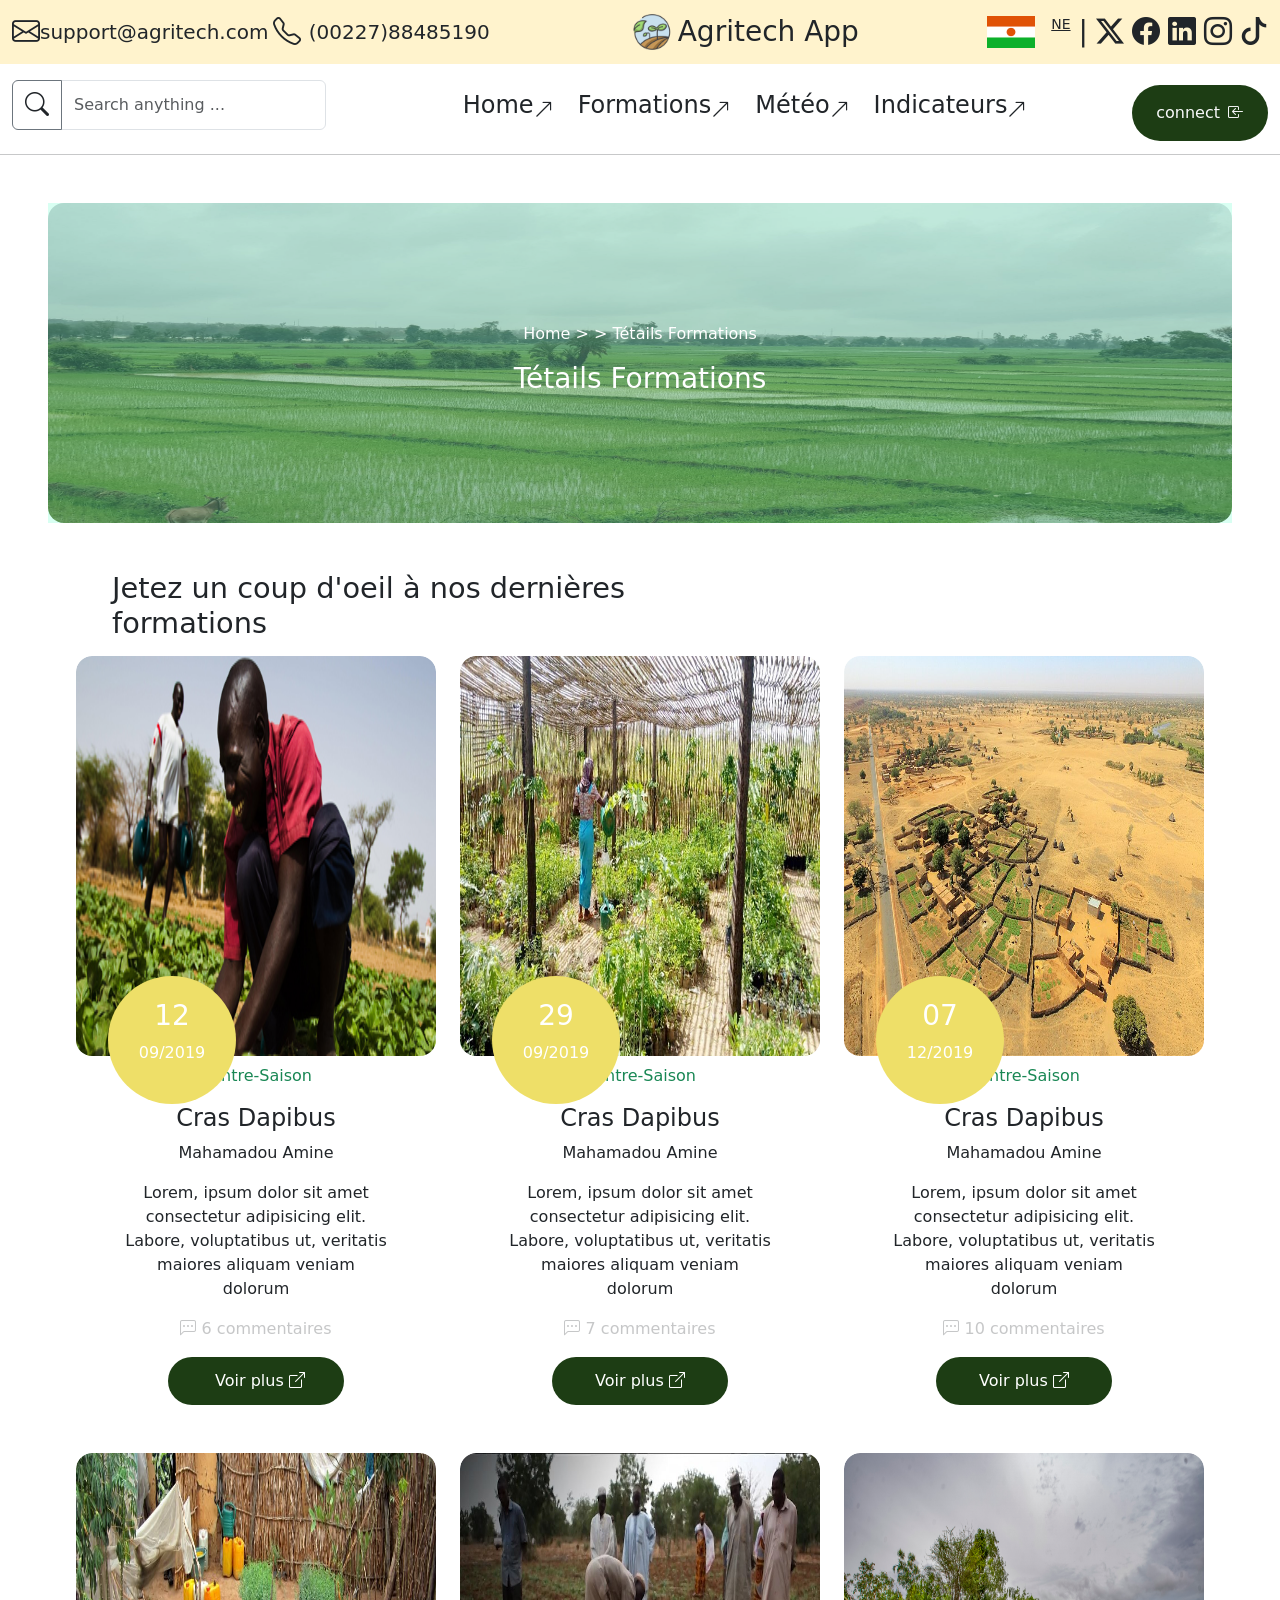
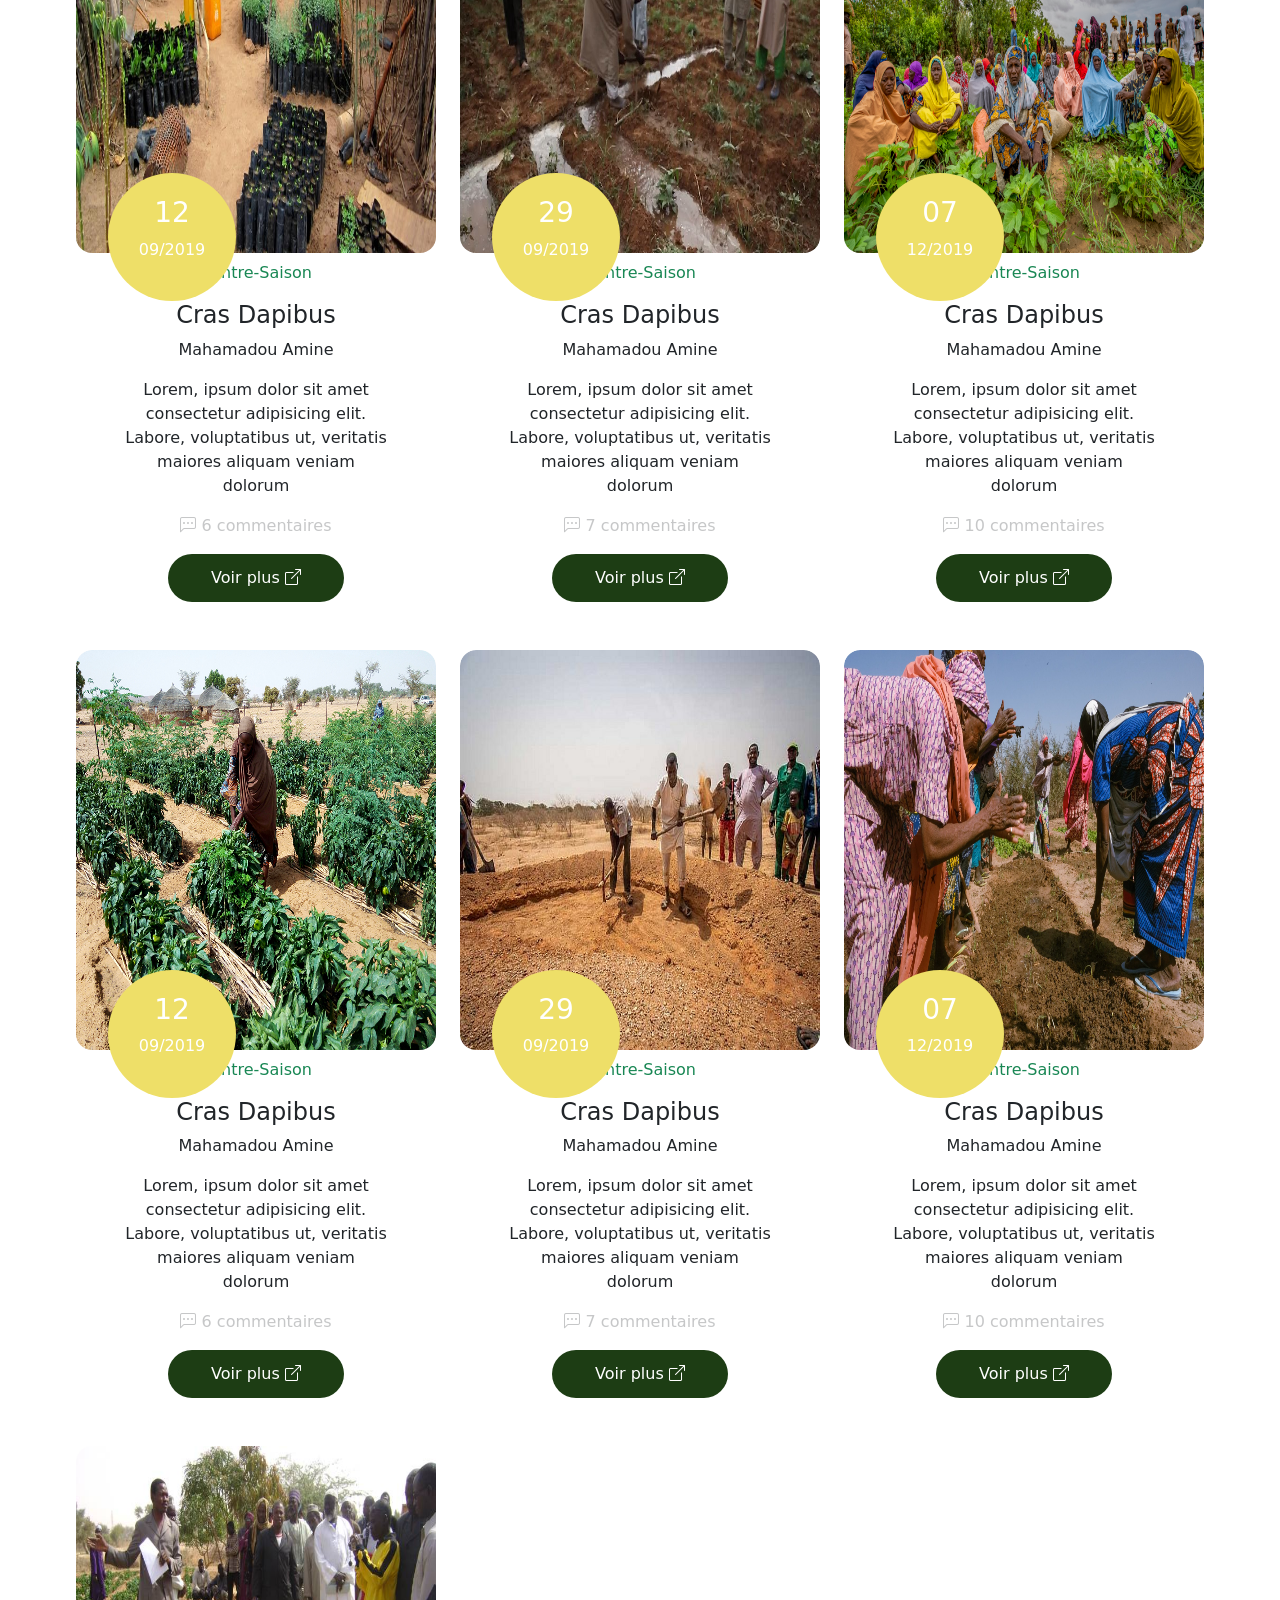
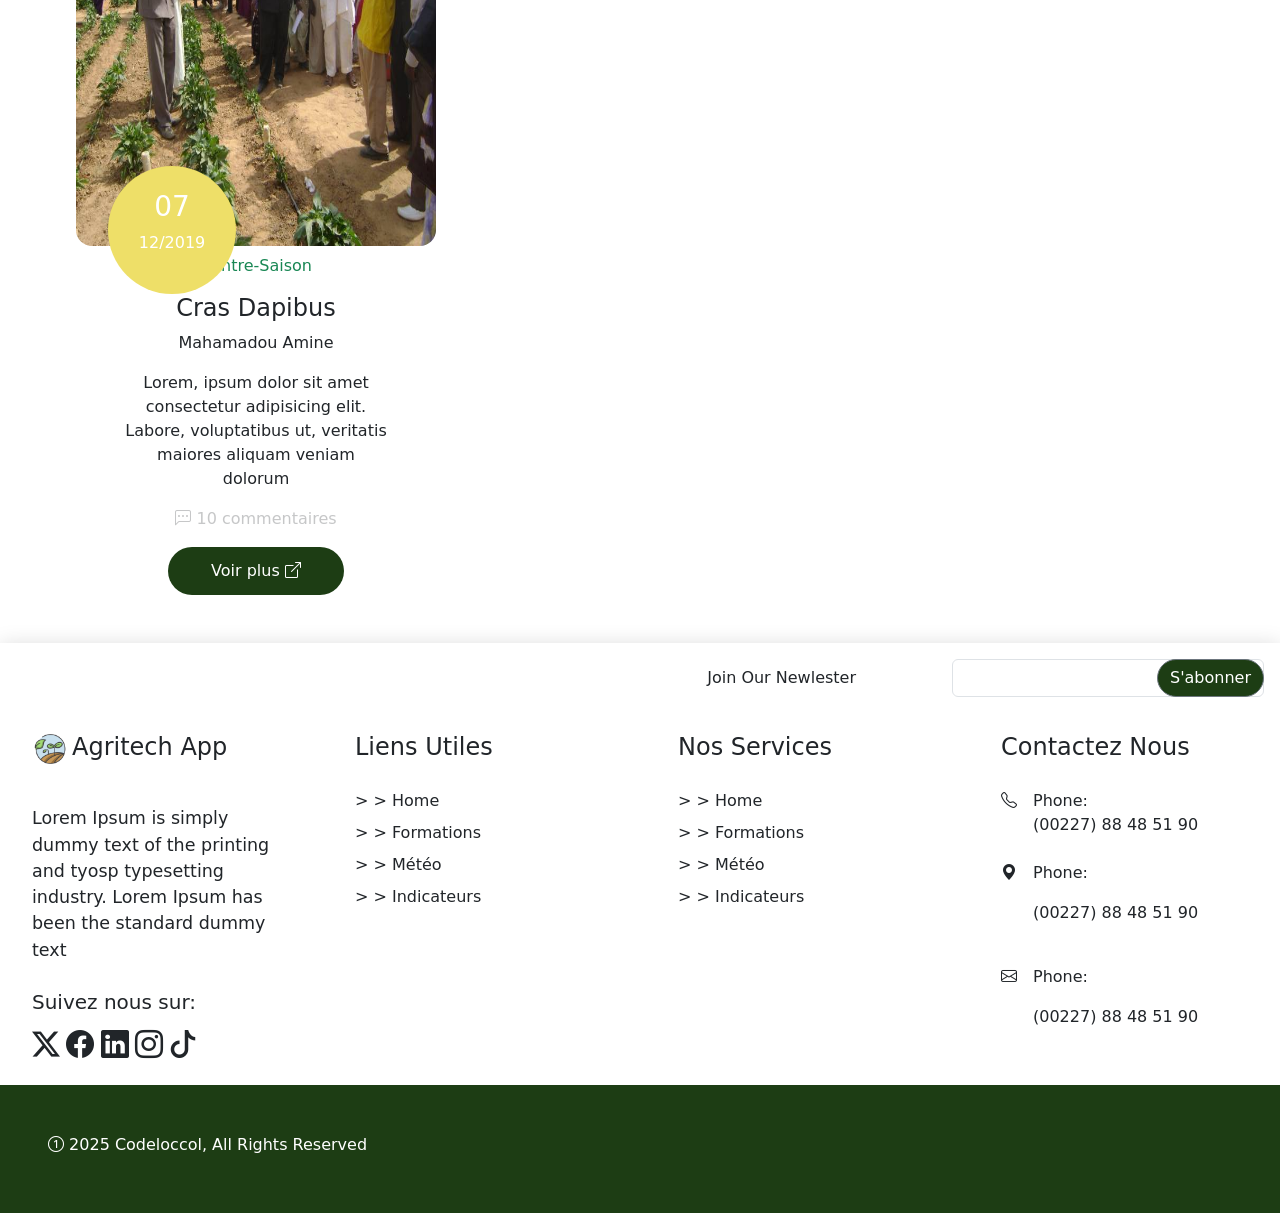
==== formations.html @ 40d9de6a "first commit" ====
<!DOCTYPE html>
<html class="" lang="en">

<head>
    <meta charset="UTF-8">
    <meta name="viewport" content="width=device-width, initial-scale=1.0">
    <link href="https://cdn.jsdelivr.net/npm/bootstrap@5.3.8/dist/css/bootstrap.min.css" rel="stylesheet">
    <link rel="stylesheet" href="https://cdn.jsdelivr.net/npm/bootstrap-icons@1.11.3/font/bootstrap-icons.min.css">
    <link rel="stylesheet" href="style.css">
    <title>Agritech-App</title>
</head>

<body class="overflow-x-hidden">
    <!-- Nav-1 -->
    <div class="">
        <nav class="navbar bg-warning-subtle position-fixed z-3 w-100">
            <div class="container-fluid d-flex justify-content-between">
                <form class="d-flex gap-3 d-none d-lg-flex" role="search">
                    <div class="col-6  d-flex align-items-center w-50" type="submit">
                        <i class="bi bi-envelope fs-3"></i>
                        <p class="m-0 fs-5">support@agritech.com</p>
                    </div>
                    <div class="col-6 gap-2 d-flex align-items-center w-50" type="submit">
                        <i class="bi bi-telephone fs-3"></i>
                        <p class="m-0 fs-5">(00227)88485190</p>
                    </div>
                </form>


                <div class="nav-item d-flex align-items-center
 justify-content-center">
                    <span class="" style="width: 3em;">
                        <img class="w-100" src="/outils/favico.png" alt="#"></i></span>
                    <a class="nav-link active fs-3" aria-current="page" href="#">Agritech App</a>
                </div>


                <div class="d-flex align-items-center gap-2 d-none d-md-flex">
                    <a href="https://www.diplomatie.gouv.fr/fr/dossiers-pays/niger/presentation-du-niger/" class="text-reset" target="_blank">
    <span class="d-flex align-items-center gap-3 justify-content-center" style="height: 2em;">
                        <img class="w-100 h-100" src="outils/Niger.png" alt="">
                        <p class="small">NE</p>
                    </span>
</a>
                    
                    <span class="fs-3">
                        |
                    </span>
                    <a href="https://twitter.com/" class="text-reset" target="_blank">
                        <span class=" d-flex align-items-center"><i class="bi bi-twitter-x fs-3"></i></span>
                    </a>
                    <a href="https://www.facebook.com/" class="text-reset" target="_blank">
                        <span class=" d-flex align-items-center"><i class="bi bi-facebook fs-3"></i></span>
                    </a>
                    <a href="https://www.linkedin.com/in/" class="text-reset" target="_blank">
                        <span class=" d-flex align-items-center"><i class="bi bi-linkedin fs-3"></i></span>
                    </a>
                    <a href="https://www.instagram.com/" class="text-reset" target="_blank">
                        <span class=" d-flex align-items-center"><i class="bi bi-instagram fs-3"></i></span>
                    </a>
                    <a href="https://www.tiktok.com/" class="text-reset" target="_blank">
                        <span class=" d-flex align-items-center"><i class="bi bi-tiktok fs-3"></i></span>
                    </a>
                </div>
                <button class="navbar-toggler d-flex d-md-none" type="button" data-bs-toggle="offcanvas"
                    data-bs-target="#offcanvasNavbar" aria-controls="offcanvasNavbar" aria-label="Toggle navigation">
                    <span class="navbar-toggler-icon"></span>
                </button>
            </div>
        </nav>
        <!-- Nav-2 -->

        <nav class="navbar  d-none d-md-flex" style="padding-top: 5em;">
            <div class="container-fluid d-flex justify-content-between">
                <!-- barre de recherche -->
                <div class="input-group mb-3 w-25 d-none d-lg-flex">
                    <button class="btn  border-secondary " type="button" id="button-addon1"><i
                            class="bi bi-search fs-4"></i></button>
                    <input type="text" class="form-control" placeholder="Search anything ..."
                        aria-label="Example text with button addon" aria-describedby="button-addon1">
                </div>
                <!-- Home -> Indicateurs -->


                <div class="d-flex justify-content-center">

                    <div class="d-flex justify-content-center">
                        <ul class="d-flex gap-4">
                            <li class="d-flex align-items-center
 justify-content-center  gapentre-parent">
                                <a class="nav-link active fs-4 " aria-current="page" href="index.html">Home</a>
                                <span class="d-flex align-items-end
 justify-content-center fs-5 gapentre" style="height: 38px;">
                                    <i class="bi bi-arrow-up-right"></i></span>
                            </li>
                            <li class="d-flex align-items-center
 justify-content-center  gapentre-parent">
                                <a class="nav-link active fs-4" aria-current="page" href="#">Formations</a>
                                <span class="d-flex align-items-end
 justify-content-center fs-5 gapentre" style="height: 38px;"><i class="bi bi-arrow-up-right"></i></span>
                            </li>
                            <li class="d-flex align-items-center
 justify-content-center  gapentre-parent">
                                <a class="nav-link active fs-4" href="#">Météo</a>
                                <span class="d-flex align-items-end
 justify-content-center fs-5 gapentre" style="height: 38px;">
                                    <i class="bi bi-arrow-up-right"></i></span>
                            </li>
                            <li class="d-flex align-items-center
 justify-content-center  gapentre-parent">
                                <a class="nav-link active fs-4" aria-disabled="true">Indicateurs</a>
                                <span class="d-flex align-items-end
 justify-content-center fs-5 gapentre" style="height: 38px;">
                                    <i class="bi bi-arrow-up-right"></i></span>
                            </li>
                        </ul>
                    </div>
                </div>


                <div class="d-flex align-items-center justify-content-center px-4 py-3 verte gap-2"
                    style="border-radius: 50em;">
                    <span class="active d-flex align-items-center justify-content-center">
                        <a aria-current="page" href="login.html" class="text-decoration-none text-light">connect</a>
                    </span>
                    <span class="d-flex align-items-center
 justify-content-cente text-light">
                        <i class="bi bi-box-arrow-in-left"></i>
                    </span>
                </div>

            </div>
        </nav>
        <hr class="m-0 mb-5">
    </div>

    <!-- contenu du sidbarre -->

    <div class="offcanvas offcanvas-start" tabindex="-1" id="offcanvasNavbar" aria-labelledby="offcanvasNavbarLabel">
        <div class="offcanvas-header">
            <div class="d-flex align-items-center
 justify-content-center">
                <span class="" style="width: 3em;">
                    <img class="w-100" src="/outils/favico.png" alt="#"></i></span>
                <a class="nav-link active fs-3" aria-current="page" href="#">Agritech Menu</a>
            </div>
            <button type="button" class="btn-close" data-bs-dismiss="offcanvas" aria-label="Close"></button>
        </div>
        <div class="w-100 d-flex justify-content-center">
            <a href="login.html">
                <button class="btn btn-outline-secondary rounded-5 bg-success text-white " type="button"
                id="button-addon1">Connect <i class="bi bi-box-arrow-in-left ps-2"></i></button>
            </a>
        </div>
        <hr>
        <div class="ps-3">
            <ul class="navbar-nav justify-content-end flex-grow-1 pe-3">
                <li class="nav-item">
                    <a class="nav-link active" aria-current="page" href="#">Home <i
                            class="bi bi-arrow-up-right"></i></a>
                </li>
                <li class="nav-item">
                    <a class="nav-link" href="#">Blogs <i class="bi bi-arrow-up-right"></i></a>
                </li>
                <li class="nav-item">
                    <a class="nav-link" href="#">Météo <i class="bi bi-arrow-up-right"></i></a>
                </li>
                <li class="nav-item">
                    <a class="nav-link" href="#">Indicateurs <i class="bi bi-arrow-up-right"></i></a>
                </li>
            </ul>
        </div>
        <hr>
        <div class="d-flex  justify-content-center flex-column w-100 mt-3">
            <p class="d-flex  justify-content-center">Socials Links</p>
            <div class="d-flex justify-content-center align-items-center gap-2 mt-3">
                <span class="d-flex align-items-center gap-3 justify-content-center" style="height: 2em;">
                    <img class="w-100 h-100" src="outils/Niger.png" alt="">
                    <p class="small">NE</p>
                </span>
                <span class="fs-3">
                    |
                </span>
                <span class=" d-flex align-items-center"><i class="bi bi-twitter-x fs-3"></i></span>
                <span class=" d-flex align-items-center"><i class="bi bi-facebook fs-3"></i></span>
                <span class=" d-flex align-items-center"><i class="bi bi-linkedin fs-3"></i></span>
                <span class=" d-flex align-items-center"><i class="bi bi-instagram fs-3"></i></span>
                <span class=" d-flex align-items-center"><i class="bi bi-tiktok fs-3"></i></span>
            </div>
            <div class="d-flex justify-content-center mt-5" type="submit">
                <i class="bi bi-envelope fs-3"></i>
                <p class="m-0">support@agritech.com</p>
            </div>
            <div class="d-flex justify-content-center mt-4" type="submit">
                <i class="bi bi-telephone fs-3"></i>
                <p class="m-0">(00227)88485190</p>
            </div>
        </div>
    </div>

    <!-- Contenu principal -->
    <div>
        <div class="card border-0 m-5">
            <div class="d-flex justify-content-center">
                <img src="outils/Home Carroussel.jpg" class="rounded-4" style="height: 20em; width: 100%;" alt="...">
            </div>
            <div class="position-absolute w-100 h-100 top-0 left-0" style="background-color: rgba(127, 255, 212, 0.3);">
                <div class="card-img-overlay d-flex justify-content-center align-items-center flex-column text-white ">
                <p>Home > > Tétails Formations</p>
                <h5 class="card-title fs-3">Tétails Formations</h5>
            </div>
            </div>
        </div>
        <div class="" style="margin-left: 4em; margin-right: 4em;">
            <div class="w-50 mb-3">
                <h4 class="ps-5 m-0"><big>Jetez un coup d'oeil à nos dernières formations</big></h4>
            </div>
            <div class="row w-100 d-flex justify-content-center m-0 ">
                <div class="col-12 col-lg-4 teste-parent">
                    <div class="rounded-4 pb-0" style="height: 100%;">
                        <div>
                            <div class="position-relative rounded-4">
                                <div class="overflow-hidden rounded-4"><img class="w-100 rounded-4 mb-2 teste" src="outils/Blog-img-1.jpg" style="height: 25em;"
                                    alt="#"></div>
                                <div class="rounded-circle d-flex justify-content-center flex-column align-items-center text-white   position-absolute"
                                    style="top: 20em; left: 2em; width: 8em; height: 8em; background-color: #EEDF68;">
                                    <h3>12</h3>
                                    <p>09/2019</p>
                                </div>
                            </div>
                        </div>
                        <div class="d-flex justify-content-center px-4">
                            <span class="text-success">
                                <p>Contre-Saison</p>
                            </span>
                        </div>
                        <span class="align-items-center d-flex justify-content-center flex-column m-5 mt-0">
                            <h4>Cras Dapibus</h4>
                            <p>Mahamadou Amine</p>
                            <p class="text-center">Lorem, ipsum dolor sit amet consectetur adipisicing elit. Labore,
                                voluptatibus ut,
                                veritatis
                                maiores aliquam veniam dolorum</p>
                            <p class="opacity-25"><i class="bi bi-chat-left-dots"></i> 6 commentaires</p>
                            <span
                                class="d-flex justify-content-center align-items-center text-white verte btn-hover rounded-pill gap-2 px-3"
                                style="width: 11em; height: 3em;">
                                <a href="Voir-plus.html" class="text-decoration-none text-reset"><a href="Voir-plus.html" class="text-decoration-none text-reset"><p class="m-0 text-center gap-2">Voir plus <i class="bi bi-box-arrow-up-right"></i></p></a></a>
                            </span>
                        </span>
                    </div>
                </div>
                <div class="col-12 col-lg-4 teste-parent">
                    <div class="rounded-4 pb-0" style="height: 100%;">
                        <div>
                            <div class=" position-relative">
                                <div class="overflow-hidden rounded-4">
                                <img class="w-100 rounded-4 mb-2 teste" src="outils/Blog-img-9.jpg" style="height: 25em;"
                                    alt="#">
                                    </div>
                                <div class="rounded-circle d-flex justify-content-center flex-column align-items-center text-white   position-absolute"
                                    style="top: 20em; left: 2em; width: 8em; height: 8em; background-color: #EEDF68;">
                                    <h3>29</h3>
                                    <p>09/2019</p>
                                </div>
                            </div>
                        </div>
                        <div class="d-flex justify-content-center px-4">
                            <span class="text-success">
                                <p>Contre-Saison</p>
                            </span>
                        </div>
                        <span class="align-items-center d-flex justify-content-center flex-column m-5 mt-0">
                            <h4>Cras Dapibus</h4>
                            <p>Mahamadou Amine</p>
                            <p class="text-center">Lorem, ipsum dolor sit amet consectetur adipisicing elit. Labore,
                                voluptatibus ut,
                                veritatis
                                maiores aliquam veniam dolorum</p>
                            <p class="opacity-25"><i class="bi bi-chat-left-dots"></i> 7 commentaires</p>
                            <span
                                class="d-flex justify-content-center align-items-center text-white verte btn-hover rounded-pill gap-2 px-3"
                                style="width: 11em; height: 3em;">
                                <a href="Voir-plus.html" class="text-decoration-none text-reset"><p class="m-0 text-center gap-2">Voir plus <i class="bi bi-box-arrow-up-right"></i></p></a>
                            </span>
                        </span>
                    </div>
                </div>
                <div class="col-12 col-lg-4 teste-parent">
                    <div class="rounded-4 pb-0" style="height: 100%;">
                        <div>
                            <div class=" position-relative">
                                <div class="overflow-hidden rounded-4">
                                <img class="w-100 rounded-4 mb-2 teste" src="outils/Blog-img-4.jpg" style="height: 25em;"
                                    alt="#">
                                    </div>
                                <div class="rounded-circle d-flex justify-content-center flex-column align-items-center text-white   position-absolute"
                                    style="top: 20em; left: 2em; width: 8em; height: 8em; background-color: #EEDF68;">
                                    <h3>07</h3>
                                    <p>12/2019</p>
                                </div>
                            </div>
                        </div>
                        <div class="d-flex justify-content-center px-4">
                            <span class="text-success">
                                <p>Contre-Saison</p>
                            </span>
                        </div>
                        <span class="align-items-center d-flex justify-content-center flex-column m-5 mt-0">
                            <h4>Cras Dapibus</h4>
                            <p>Mahamadou Amine</p>
                            <p class="text-center">Lorem, ipsum dolor sit amet consectetur adipisicing elit. Labore,
                                voluptatibus ut,
                                veritatis
                                maiores aliquam veniam dolorum</p>
                            <p class="opacity-25"><i class="bi bi-chat-left-dots"></i> 10 commentaires</p>
                            <span
                                class="d-flex justify-content-center align-items-center text-white verte btn-hover rounded-pill gap-2 px-3"
                                style="width: 11em; height: 3em;">
                                <a href="Voir-plus.html" class="text-decoration-none text-reset"><p class="m-0 text-center gap-2">Voir plus <i class="bi bi-box-arrow-up-right"></i></p></a>
                            </span>
                        </span>
                    </div>
                </div>
            </div>
            <div class="row w-100 d-flex justify-content-center m-0 ">
                <div class="col-12 col-lg-4 teste-parent">
                    <div class="rounded-4 pb-0" style="height: 100%;">
                        <div>
                            <div class=" position-relative">
                                <div class="overflow-hidden rounded-4">
                                <img class="w-100 rounded-4 mb-2 teste" src="outils/Blog-img-10.jpg" style="height: 25em;"
                                    alt="#">
                                    </div>
                                <div class="rounded-circle d-flex justify-content-center flex-column align-items-center text-white   position-absolute"
                                    style="top: 20em; left: 2em; width: 8em; height: 8em; background-color: #EEDF68;">
                                    <h3>12</h3>
                                    <p>09/2019</p>
                                </div>
                            </div>
                        </div>
                        <div class="d-flex justify-content-center px-4">
                            <span class="text-success">
                                <p>Contre-Saison</p>
                            </span>
                        </div>
                        <span class="align-items-center d-flex justify-content-center flex-column m-5 mt-0">
                            <h4>Cras Dapibus</h4>
                            <p>Mahamadou Amine</p>
                            <p class="text-center">Lorem, ipsum dolor sit amet consectetur adipisicing elit. Labore,
                                voluptatibus ut,
                                veritatis
                                maiores aliquam veniam dolorum</p>
                            <p class="opacity-25"><i class="bi bi-chat-left-dots"></i> 6 commentaires</p>
                            <span
                                class="d-flex justify-content-center align-items-center text-white verte btn-hover rounded-pill gap-2 px-3"
                                style="width: 11em; height: 3em;">
                                <a href="Voir-plus.html" class="text-decoration-none text-reset"><p class="m-0 text-center gap-2">Voir plus <i class="bi bi-box-arrow-up-right"></i></p></a>
                            </span>
                        </span>
                    </div>
                </div>
                <div class="col-12 col-lg-4 teste-parent">
                    <div class="rounded-4 pb-0" style="height: 100%;">
                        <div>
                            <div class=" position-relative">
                                <div class="overflow-hidden rounded-4">
                                <img class="w-100 rounded-4 mb-2 teste" src="outils/Blog-img-2.jpg" style="height: 25em;"
                                    alt="#">
                                    </div>
                                <div class="rounded-circle d-flex justify-content-center flex-column align-items-center text-white   position-absolute"
                                    style="top: 20em; left: 2em; width: 8em; height: 8em; background-color: #EEDF68;">
                                    <h3>29</h3>
                                    <p>09/2019</p>
                                </div>
                            </div>
                        </div>
                        <div class="d-flex justify-content-center px-4">
                            <span class="text-success">
                                <p>Contre-Saison</p>
                            </span>
                        </div>
                        <span class="align-items-center d-flex justify-content-center flex-column m-5 mt-0">
                            <h4>Cras Dapibus</h4>
                            <p>Mahamadou Amine</p>
                            <p class="text-center">Lorem, ipsum dolor sit amet consectetur adipisicing elit. Labore,
                                voluptatibus ut,
                                veritatis
                                maiores aliquam veniam dolorum</p>
                            <p class="opacity-25"><i class="bi bi-chat-left-dots"></i> 7 commentaires</p>
                            <span
                                class="d-flex justify-content-center align-items-center text-white verte btn-hover rounded-pill gap-2 px-3"
                                style="width: 11em; height: 3em;">
                                <a href="Voir-plus.html" class="text-decoration-none text-reset"><p class="m-0 text-center gap-2">Voir plus <i class="bi bi-box-arrow-up-right"></i></p></a>
                            </span>
                        </span>
                    </div>
                </div>
                <div class="col-12 col-lg-4 teste-parent">
                    <div class="rounded-4 pb-0" style="height: 100%;">
                        <div>
                            <div class=" position-relative">
                                <div class="overflow-hidden rounded-4">
                                <img class="w-100 rounded-4 mb-2 teste" src="outils/Blog-img-3.jpg" style="height: 25em;"
                                    alt="#">
                                    </div>
                                <div class="rounded-circle d-flex justify-content-center flex-column align-items-center text-white   position-absolute"
                                    style="top: 20em; left: 2em; width: 8em; height: 8em; background-color: #EEDF68;">
                                    <h3>07</h3>
                                    <p>12/2019</p>
                                </div>
                            </div>
                        </div>
                        <div class="d-flex justify-content-center px-4">
                            <span class="text-success">
                                <p>Contre-Saison</p>
                            </span>
                        </div>
                        <span class="align-items-center d-flex justify-content-center flex-column m-5 mt-0">
                            <h4>Cras Dapibus</h4>
                            <p>Mahamadou Amine</p>
                            <p class="text-center">Lorem, ipsum dolor sit amet consectetur adipisicing elit. Labore,
                                voluptatibus ut,
                                veritatis
                                maiores aliquam veniam dolorum</p>
                            <p class="opacity-25"><i class="bi bi-chat-left-dots"></i> 10 commentaires</p>
                            <span
                                class="d-flex justify-content-center align-items-center text-white verte btn-hover rounded-pill gap-2 px-3"
                                style="width: 11em; height: 3em;">
                                <a href="Voir-plus.html" class="text-decoration-none text-reset"><p class="m-0 text-center gap-2">Voir plus <i class="bi bi-box-arrow-up-right"></i></p></a>
                            </span>
                        </span>
                    </div>
                </div>
            </div>
            <div class="row w-100 d-flex justify-content-center m-0 ">
                <div class="col-12 col-lg-4 teste-parent">
                    <div class="rounded-4 pb-0" style="height: 100%;">
                        <div>
                            <div class=" position-relative">
                                <div class="overflow-hidden rounded-4">
                                <img class="w-100 rounded-4 mb-2 teste" src="outils/Blog-img-7.jpg" style="height: 25em;"
                                    alt="#">
                                    </div>
                                <div class="rounded-circle d-flex justify-content-center flex-column align-items-center text-white   position-absolute"
                                    style="top: 20em; left: 2em; width: 8em; height: 8em; background-color: #EEDF68;">
                                    <h3>12</h3>
                                    <p>09/2019</p>
                                </div>
                            </div>
                        </div>
                        <div class="d-flex justify-content-center px-4">
                            <span class="text-success">
                                <p>Contre-Saison</p>
                            </span>
                        </div>
                        <span class="align-items-center d-flex justify-content-center flex-column m-5 mt-0">
                            <h4>Cras Dapibus</h4>
                            <p>Mahamadou Amine</p>
                            <p class="text-center">Lorem, ipsum dolor sit amet consectetur adipisicing elit. Labore,
                                voluptatibus ut,
                                veritatis
                                maiores aliquam veniam dolorum</p>
                            <p class="opacity-25"><i class="bi bi-chat-left-dots"></i> 6 commentaires</p>
                            <span
                                class="d-flex justify-content-center align-items-center text-white verte btn-hover rounded-pill gap-2 px-3"
                                style="width: 11em; height: 3em;">
                                <a href="Voir-plus.html" class="text-decoration-none text-reset"><p class="m-0 text-center gap-2">Voir plus <i class="bi bi-box-arrow-up-right"></i></p></a>
                            </span>
                        </span>
                    </div>
                </div>
                <div class="col-12 col-lg-4 teste-parent">
                    <div class="overflow-hidden rounded-4">
                    <div class="rounded-4 pb-0" style="height: 100%;">
                        <div>
                            </div>
                            <div class=" position-relative">
                                <img class="w-100 rounded-4 mb-2 teste" src="outils/Blog-img-8.jpg" style="height: 25em;"
                                    alt="#">
                                <div class="rounded-circle d-flex justify-content-center flex-column align-items-center text-white   position-absolute"
                                    style="top: 20em; left: 2em; width: 8em; height: 8em; background-color: #EEDF68;">
                                    <h3>29</h3>
                                    <p>09/2019</p>
                                </div>
                            </div>
                        </div>
                        <div class="d-flex justify-content-center px-4">
                            <span class="text-success">
                                <p>Contre-Saison</p>
                            </span>
                        </div>
                        <span class="align-items-center d-flex justify-content-center flex-column m-5 mt-0">
                            <h4>Cras Dapibus</h4>
                            <p>Mahamadou Amine</p>
                            <p class="text-center">Lorem, ipsum dolor sit amet consectetur adipisicing elit. Labore,
                                voluptatibus ut,
                                veritatis
                                maiores aliquam veniam dolorum</p>
                            <p class="opacity-25"><i class="bi bi-chat-left-dots"></i> 7 commentaires</p>
                            <span
                                class="d-flex justify-content-center align-items-center text-white verte btn-hover rounded-pill gap-2 px-3"
                                style="width: 11em; height: 3em;">
                                <a href="Voir-plus.html" class="text-decoration-none text-reset"><p class="m-0 text-center gap-2">Voir plus <i class="bi bi-box-arrow-up-right"></i></p></a>
                            </span>
                        </span>
                    </div>
                </div>
                <div class="col-12 col-lg-4 teste-parent">
                    <div class="rounded-4 pb-0" style="height: 100%;">
                        <div>
                            <div class=" position-relative">
                                <div class="overflow-hidden rounded-4">
                                <img class="w-100 rounded-4 mb-2 teste" src="outils/Blog-img-6.jpg" style="height: 25em;"
                                    alt="#">
                                    </div>
                                <div class="rounded-circle d-flex justify-content-center flex-column align-items-center text-white   position-absolute"
                                    style="top: 20em; left: 2em; width: 8em; height: 8em; background-color: #EEDF68;">
                                    <h3>07</h3>
                                    <p>12/2019</p>
                                </div>
                            </div>
                        </div>
                        <div class="d-flex justify-content-center px-4">
                            <span class="text-success">
                                <p>Contre-Saison</p>
                            </span>
                        </div>
                        <span class="align-items-center d-flex justify-content-center flex-column m-5 mt-0">
                            <h4>Cras Dapibus</h4>
                            <p>Mahamadou Amine</p>
                            <p class="text-center">Lorem, ipsum dolor sit amet consectetur adipisicing elit. Labore,
                                voluptatibus ut,
                                veritatis
                                maiores aliquam veniam dolorum</p>
                            <p class="opacity-25"><i class="bi bi-chat-left-dots"></i> 10 commentaires</p>
                            <span
                                class="d-flex justify-content-center align-items-center text-white verte btn-hover rounded-pill gap-2 px-3"
                                style="width: 11em; height: 3em;">
                                <a href="Voir-plus.html" class="text-decoration-none text-reset"><p class="m-0 text-center gap-2">Voir plus <i class="bi bi-box-arrow-up-right"></i></p></a>
                            </span>
                        </span>
                    </div>
                </div>
            </div>
            <div class="row m-0 ">
                <div class="col-12 col-lg-4 teste-parent">
                    <div class="rounded-4 pb-0" style="height: 100%;">
                        <div>
                            <div class=" position-relative">
                                <div class="overflow-hidden rounded-4">
                                <img class="w-100 rounded-4 mb-2 teste" src="outils/Blog-img-5.jpg" style="height: 25em;"
                                    alt="#">
                                    </div>
                                <div class="rounded-circle d-flex justify-content-center flex-column align-items-center text-white   position-absolute"
                                    style="top: 20em; left: 2em; width: 8em; height: 8em; background-color: #EEDF68;">
                                    <h3>07</h3>
                                    <p>12/2019</p>
                                </div>
                            </div>
                        </div>
                        <div class="d-flex justify-content-center px-4">
                            <span class="text-success">
                                <p>Contre-Saison</p>
                            </span>
                        </div>
                        <span class="align-items-center d-flex justify-content-center flex-column m-5 mt-0">
                            <h4>Cras Dapibus</h4>
                            <p>Mahamadou Amine</p>
                            <p class="text-center">Lorem, ipsum dolor sit amet consectetur adipisicing elit. Labore,
                                voluptatibus ut,
                                veritatis
                                maiores aliquam veniam dolorum</p>
                            <p class="opacity-25"><i class="bi bi-chat-left-dots"></i> 10 commentaires</p>
                            <span
                                class="d-flex justify-content-center align-items-center text-white verte btn-hover rounded-pill gap-2 px-3"
                                style="width: 11em; height: 3em;">
                                <a href="Voir-plus.html" class="text-decoration-none text-reset"><p class="m-0 text-center gap-2">Voir plus <i class="bi bi-box-arrow-up-right"></i></p></a>
                            </span>
                        </span>
                    </div>
                </div>
            </div>
        </div>
    </div>
    </div>
    <!-- footer -->

    <footer class="" style="box-shadow: 0 2px 20px rgba(0, 0, 0, 0.15);
">
        <div class="">
            <div class="bg-white w-100 ">
                <div class="card rounded-0 border-0">
                    <div class="card-body d-flex gap-5 justify-content-end align-items-center">
                        <div class="me-5">
                            <p class="w-100 text-align-center">Join Our Newlester</p>
                        </div>
                        <div class=" mb-3 d-flex justify-content-end w-25">
                            <input type="text" class="form-control " placeholder=""
                                aria-label="Example text with button addon" aria-describedby="button-addon1">
                            <button class="btn btn-outline-secondary rounded-5 position-absolute verte text-white"
                                type="button" id="button-addon1">S'abonner</button>
                        </div>
                    </div>
                </div>
                <div class="row me-0" style="margin-right: 0;">
                    <span class="col-12 h-100 col-lg-3 col-sm-6">
                        <ul class="fs-5 " style="list-style: none;">
                            <li class="d-flex">
                                <span class="" style="height: 2em; width: 2em;">
                                    <img class="w-100" src="/outils/favico.png" alt="#"></i>
                                </span>
                                <p class="fs-4">Agritech App</p>
                            </li>
                            <li class="mt-4 d-flex gap-2">
                                <p class="m-0 small">Lorem Ipsum is simply dummy text of the printing and tyosp
                                    typesetting
                                    industry.
                                    Lorem Ipsum has been the standard dummy text</p>
                            </li>
                            <li class="mt-4 d-flex gap-2">
                                <span class="">
                                    <p class="m-0 pb-2">Suivez nous sur:</p>
                                    <a href="https://twitter.com/" class="text-reset text-decoration-none" target="_blank">
                                        <span class="align-items-center"><i
                                                class="bi bi-twitter-x fs-3"></i></span>
                                    </a>
                                    <a href="https://www.facebook.com/" class="text-reset text-decoration-none" target="_blank">
                                        <span class="align-items-center"><i
                                                class="bi bi-facebook fs-3"></i></span>
                                    </a>
                                    <a href="https://www.linkedin.com/in/" class="text-reset text-decoration-none" target="_blank">
                                        <span class="align-items-center"><i
                                                class="bi bi-linkedin fs-3"></i></span>
                                    </a>
                                    <a href="https://www.instagram.com/" class="text-reset text-decoration-none" target="_blank">
                                        <span class="align-items-center"><i
                                                class="bi bi-instagram fs-3"></i></span>
                                    </a>
                                    <a href="https://www.tiktok.com/" class="text-reset text-decoration-none" target="_blank">
                                        <span class="align-items-center"><i
                                                class="bi bi-tiktok fs-3"></i></span>
                                    </a>
                                </span>
                            </li>
                        </ul>
                    </span>
                    <span class="col-12 h-100 col-lg-3 col-sm-6 pb-0">
                        <ul class=" " style="list-style: none;">
                            <li class="fs-4">Liens Utiles</li>
                            <li class="mt-4">> > Home </li>
                            <li class="mt-2">> > Formations </li>
                            <li class="mt-2">> > Météo </li>
                            <li class="mt-2">> > Indicateurs </li>
                        </ul>
                    </span>
                    <span class="col-12 h-100 col-lg-3 col-sm-6">
                        <ul class=" " style="list-style: none;">
                            <li class="fs-4">Nos Services</li>
                            <li class="mt-4">> > Home </li>
                            <li class="mt-2">> > Formations </li>
                            <li class="mt-2">> > Météo </li>
                            <li class="mt-2">> > Indicateurs </li>
                        </ul>
                    </span>
                    <span class="col-12 h-100 pb-4 col-lg-3 col-sm-6">
                        <ul class="" style="list-style: none;">
                            <li class="fs-4">Contactez Nous</li>
                            <li class="mt-4 d-flex gap-2">
                                <i class="bi bi-telephone "></i>
                                <span class="ps-2">
                                    <p class="m-0">Phone:</p>
                                    <p class="m-0">(00227) 88 48 51 90</p>
                                </span>
                            </li>
                            <li class="mt-4 d-flex gap-2">
                                <i class="bi bi-geo-alt-fill "></i>
                                <span class="ps-2">
                                    <p class="">Phone:</p>
                                    <p class="">(00227) 88 48 51 90</p>
                                </span>
                            </li>
                            <li class="mt-4 d-flex gap-2">
                                <i class="bi bi-envelope "></i>
                                <span class="ps-2">
                                    <p class="">Phone:</p>
                                    <p class="">(00227) 88 48 51 90</p>
                                </span>
                            </li>
                        </ul>
                    </span>
                </div>
            </div>
            <div class="verte footer-bottom text-white" style="height: 8em;">
                <p class="  pt-5 ps-5"><span><i class="bi bi-1-circle"></i></span> 2025 Codeloccol, All Rights
                    Reserved</p>
            </div>
        </div>
    </footer>

    <script src="https://cdn.jsdelivr.net/npm/bootstrap@5.3.8/dist/js/bootstrap.bundle.min.js"></script>
</body>

</html>
---- style.css ----
.gapentre-parent:hover > .gapentre
{
    transform: translateX(1em);
    transition: ease 0.9s !important;
}


.bg-image {
    background-image: url("outils/Home\ Carroussel.jpg");
    background-size: cover;
    /* l'image couvre tout */
    background-position: center;
    /* centrer l'image */
    background-repeat: no-repeat;
    width: 100%;
    height: 300px;
    /* obligatoire si le div est vide */
}

.jaune {
    background-color: #EEDF68;
}

.verte {
    background-color: #1D3D14;
}

.flex-support {
    overflow: hidden;
}

.flex-hover {
    height: 8em;
    transition: all 0.8s ease;
    overflow: hidden;
    position: absolute;
    top: 14em !important; /* position de départ */
}

.flex-support:hover .flex-hover {
    height: 15em;
    top: 7em !important; /* monte vers le haut */
}

/* contenu caché */
.hidden {
    visibility: hidden;
    opacity: 0;
    transition: opacity 0.5s ease 0.3s;
    transform: scale(0.9);
}

.flex-support:hover .flex-hover .hidden {
    visibility: visible !important;
    opacity: 1;
    transform: scale(1);
}


.verte-hover:hover {
    background-color: #1C905F;

}

.text-vert:hover {
    color: white;
}

.text-vert {
    color: #1C905F;
}

/* animation image */

.img-animation:hover 
{
    transition: ease 1s transform ;
    transform: scale(1.2) rotate(4deg);
}

/* footer */

.footer-bottom:hover
{
    background-color: #198754;
}

.teste-parent:hover .teste 
{
    transform: scale(1.04);
    transition: ease 0.6s;
    opacity: 0.8;
}
.teste
{
    overflow: hidden;
}

.btn-hover:hover
{
    background-color: #246431;
}
body{
    background-color: #FFFFFF;
}


@media (max-width: 1440px) {
    .top-shut
    {
        margin-top: 25% !important;
    }
}
@media (max-width: 1024px) {
    .top-shut
    {
        margin-top: 35% !important;
    }
}
@media (max-width: 768px) {
    .top-shut
    {
        margin-top: 18% !important;
    }
    .top10
    {
        margin-top: 2em;
    }
    .marg-100
    {
        width: 100% !important;
    }
}

@media (max-width: 425px) {
    .taille
    {
        width: 98% !important;
    }

    .top-shut {
        margin-top: 44em !important;
    }
    .plus-100
    {
        width: 100% !important;
    }

    .www {
        width: 100% !important;
    } 
}
@media (max-width: 375px) {
    .wayyy
    {
        display: block !important;
    }
    .margin-gauche
    {
        margin-left: 6em;
    }
    
}
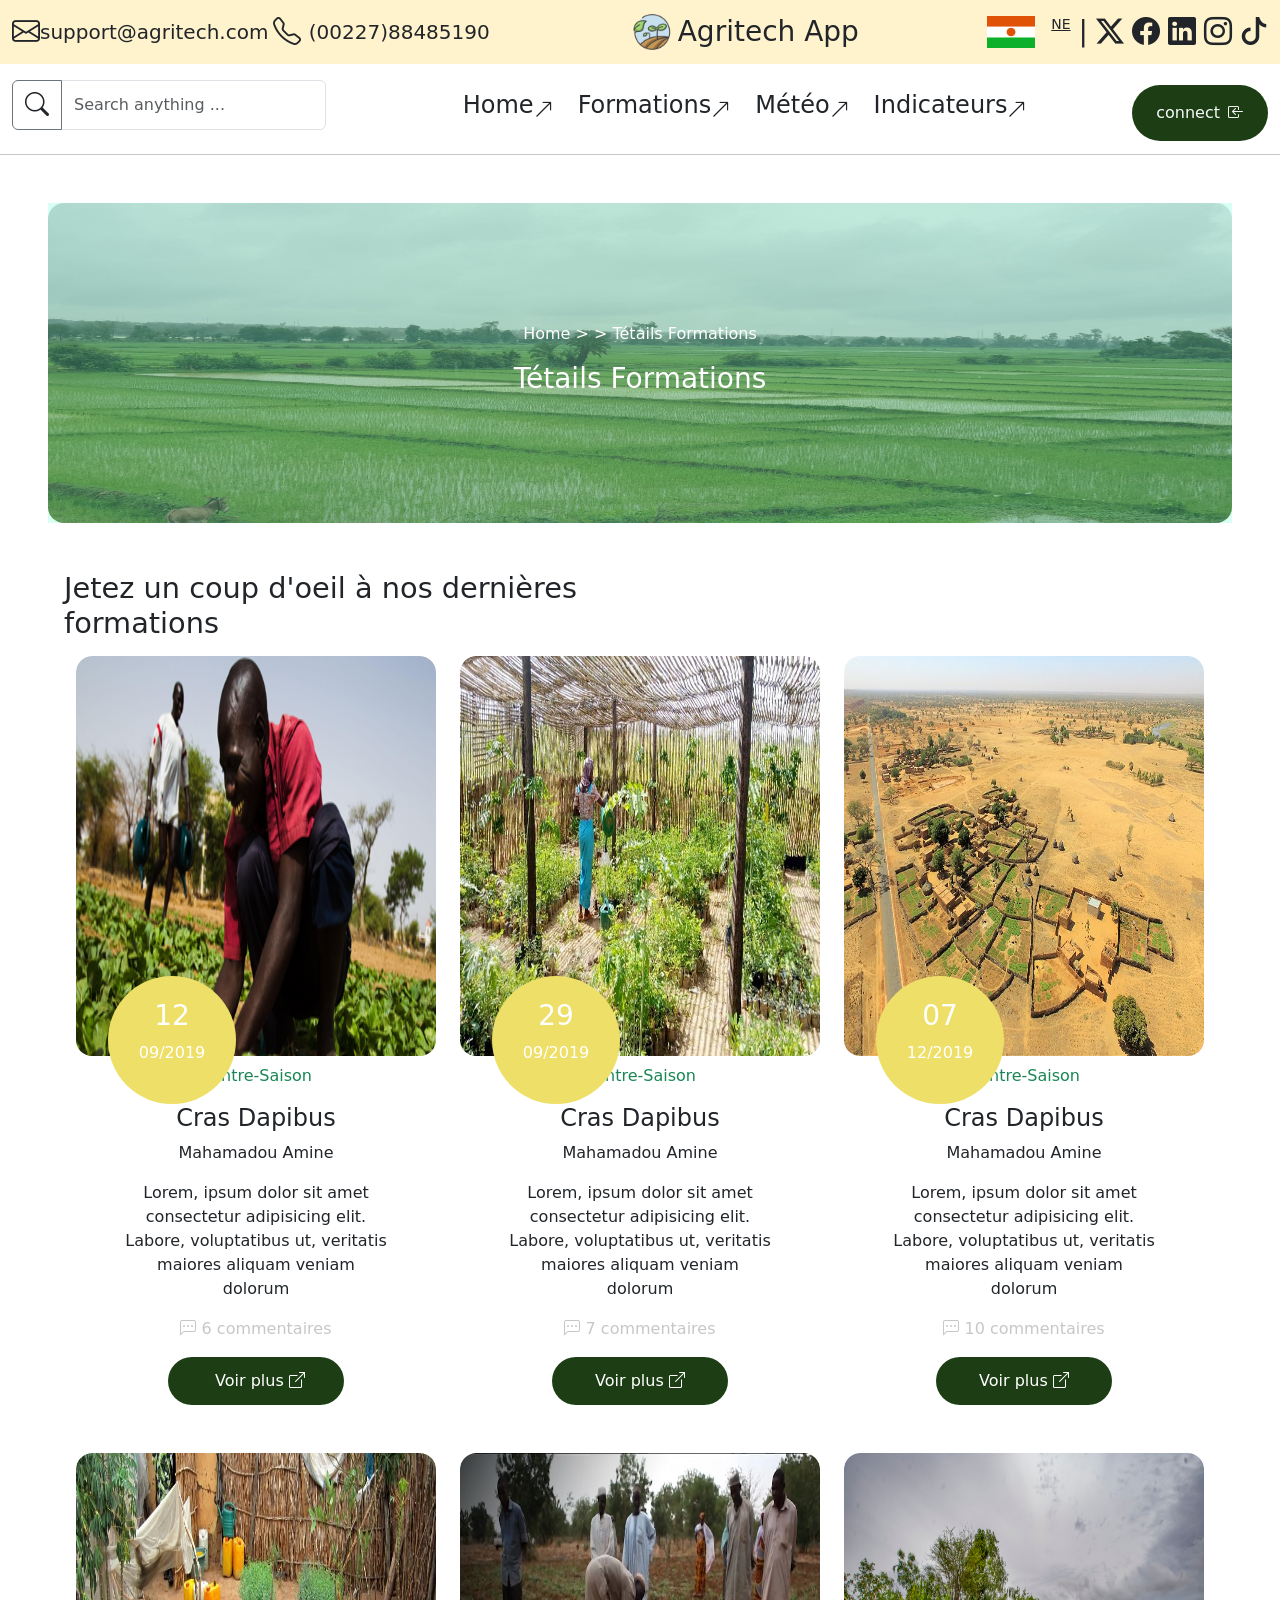
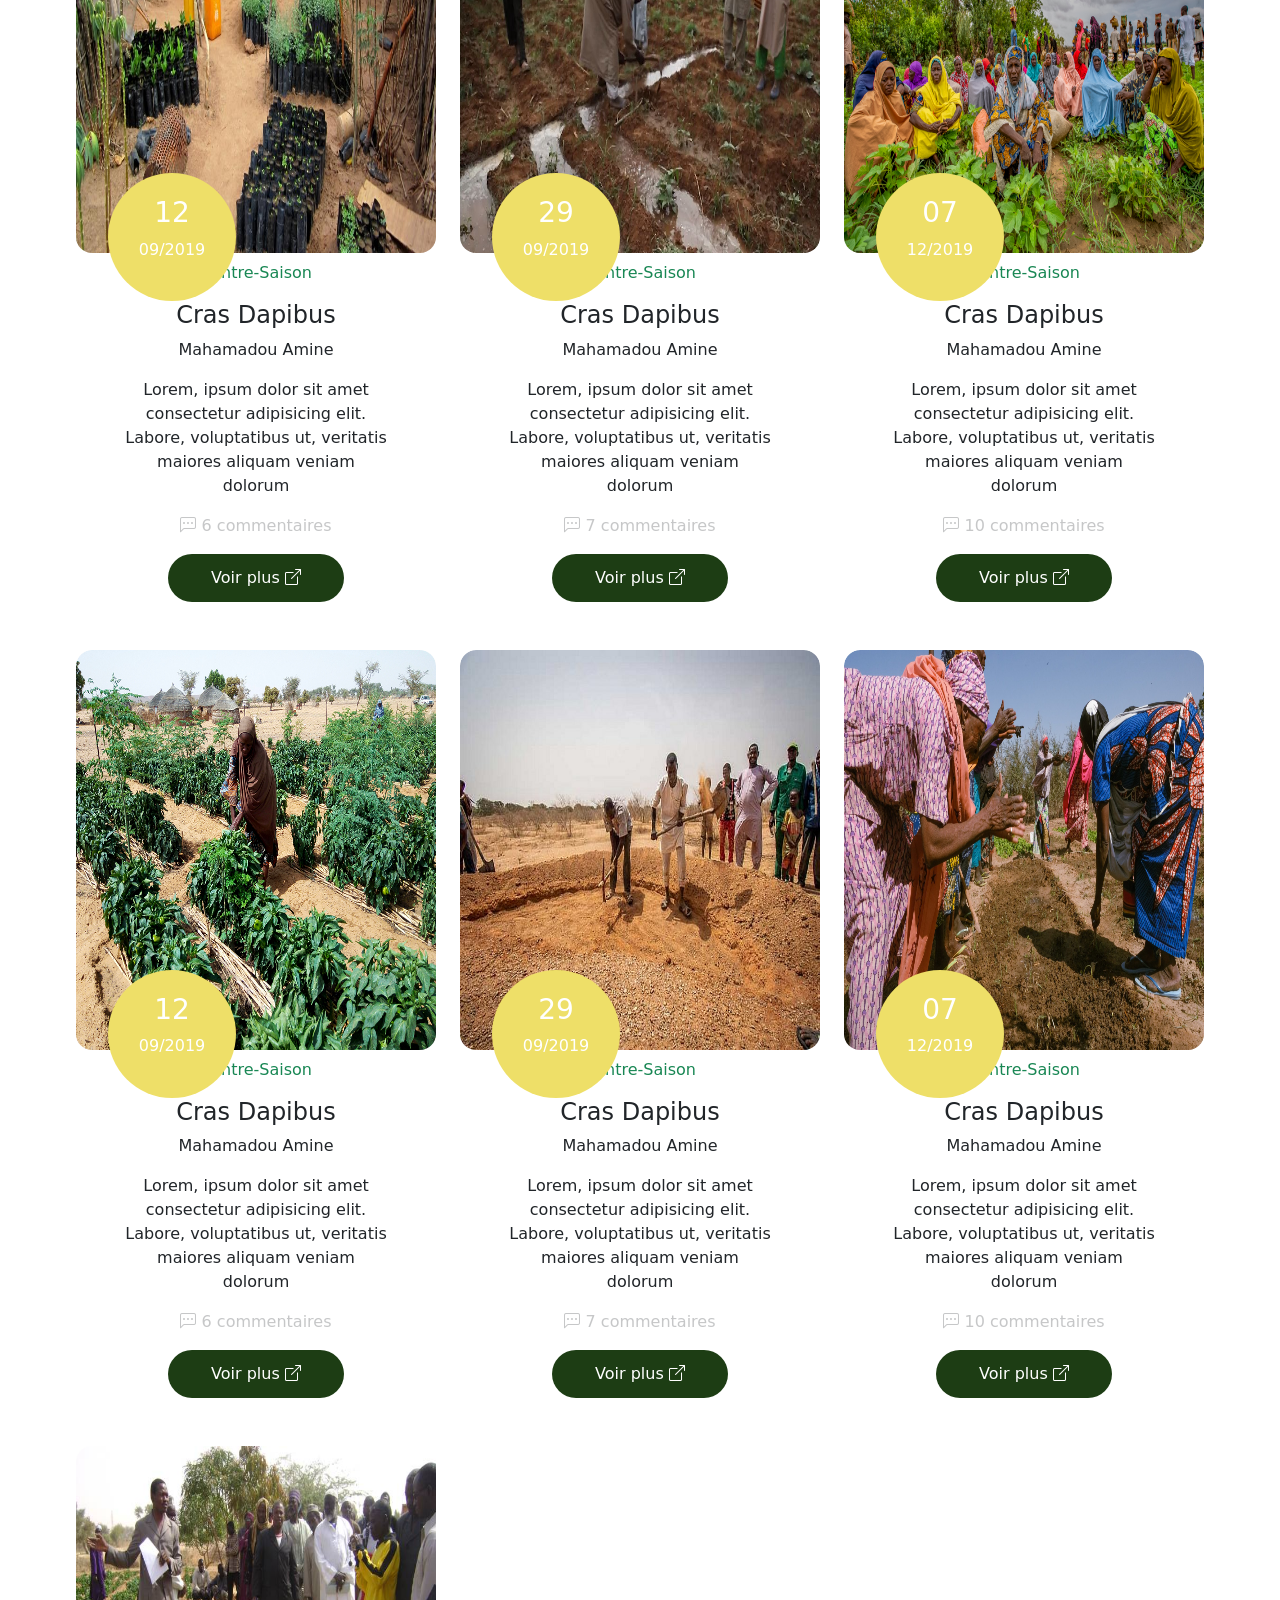
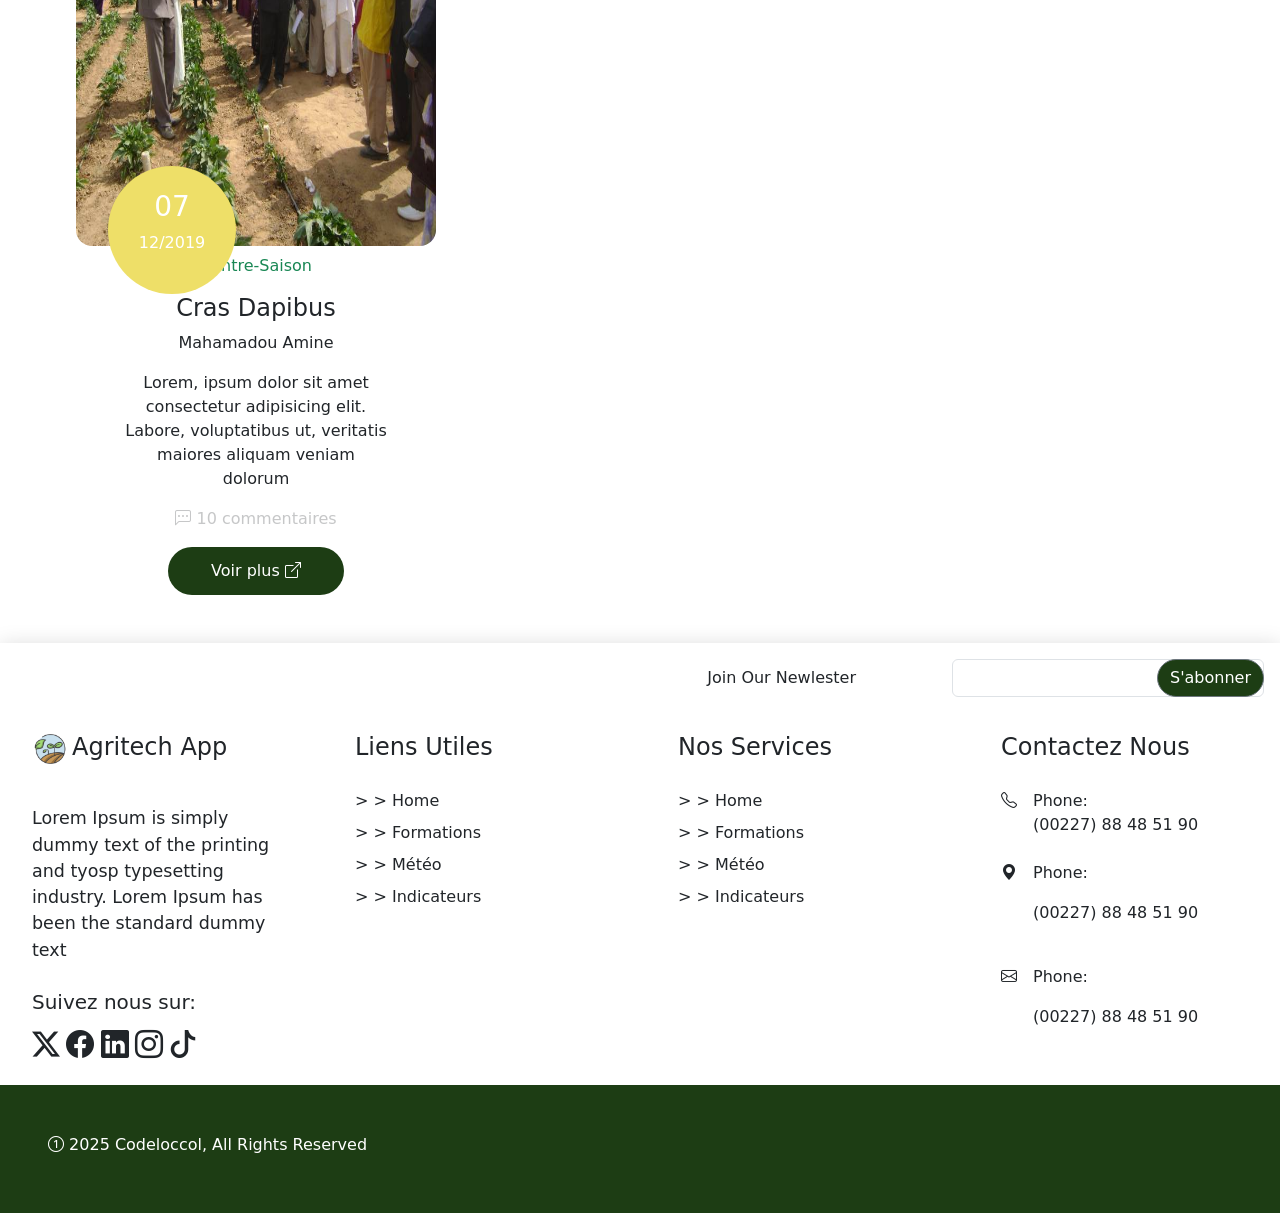
==== commit a7e71df7: "4rd commit" ====
--- a/formations.html
+++ b/formations.html
@@ -36,13 +36,14 @@
 
 
                 <div class="d-flex align-items-center gap-2 d-none d-md-flex">
-                    <a href="https://www.diplomatie.gouv.fr/fr/dossiers-pays/niger/presentation-du-niger/" class="text-reset" target="_blank">
-    <span class="d-flex align-items-center gap-3 justify-content-center" style="height: 2em;">
-                        <img class="w-100 h-100" src="outils/Niger.png" alt="">
-                        <p class="small">NE</p>
-                    </span>
-</a>
-                    
+                    <a href="https://www.diplomatie.gouv.fr/fr/dossiers-pays/niger/presentation-du-niger/"
+                        class="text-reset" target="_blank">
+                        <span class="d-flex align-items-center gap-3 justify-content-center" style="height: 2em;">
+                            <img class="w-100 h-100" src="outils/Niger.png" alt="">
+                            <p class="small">NE</p>
+                        </span>
+                    </a>
+
                     <span class="fs-3">
                         |
                     </span>
@@ -149,18 +150,18 @@
         <div class="w-100 d-flex justify-content-center">
             <a href="login.html">
                 <button class="btn btn-outline-secondary rounded-5 bg-success text-white " type="button"
-                id="button-addon1">Connect <i class="bi bi-box-arrow-in-left ps-2"></i></button>
+                    id="button-addon1">Connect <i class="bi bi-box-arrow-in-left ps-2"></i></button>
             </a>
         </div>
         <hr>
         <div class="ps-3">
             <ul class="navbar-nav justify-content-end flex-grow-1 pe-3">
                 <li class="nav-item">
-                    <a class="nav-link active" aria-current="page" href="#">Home <i
+                    <a class="nav-link active" aria-current="page" href="index.html">Home <i
                             class="bi bi-arrow-up-right"></i></a>
                 </li>
                 <li class="nav-item">
-                    <a class="nav-link" href="#">Blogs <i class="bi bi-arrow-up-right"></i></a>
+                    <a class="nav-link" href="formations.html">Formations <i class="bi bi-arrow-up-right"></i></a>
                 </li>
                 <li class="nav-item">
                     <a class="nav-link" href="#">Météo <i class="bi bi-arrow-up-right"></i></a>
@@ -181,11 +182,21 @@
                 <span class="fs-3">
                     |
                 </span>
-                <span class=" d-flex align-items-center"><i class="bi bi-twitter-x fs-3"></i></span>
-                <span class=" d-flex align-items-center"><i class="bi bi-facebook fs-3"></i></span>
-                <span class=" d-flex align-items-center"><i class="bi bi-linkedin fs-3"></i></span>
-                <span class=" d-flex align-items-center"><i class="bi bi-instagram fs-3"></i></span>
-                <span class=" d-flex align-items-center"><i class="bi bi-tiktok fs-3"></i></span>
+                <a href="https://twitter.com/" class="text-reset text-decoration-none" target="_blank">
+                    <span class="align-items-center"><i class="bi bi-twitter-x fs-3"></i></span>
+                </a>
+                <a href="https://www.facebook.com/" class="text-reset text-decoration-none" target="_blank">
+                    <span class="align-items-center"><i class="bi bi-facebook fs-3"></i></span>
+                </a>
+                <a href="https://www.linkedin.com/in/" class="text-reset text-decoration-none" target="_blank">
+                    <span class="align-items-center"><i class="bi bi-linkedin fs-3"></i></span>
+                </a>
+                <a href="https://www.instagram.com/" class="text-reset text-decoration-none" target="_blank">
+                    <span class="align-items-center"><i class="bi bi-instagram fs-3"></i></span>
+                </a>
+                <a href="https://www.tiktok.com/" class="text-reset text-decoration-none" target="_blank">
+                    <span class="align-items-center"><i class="bi bi-tiktok fs-3"></i></span>
+                </a>
             </div>
             <div class="d-flex justify-content-center mt-5" type="submit">
                 <i class="bi bi-envelope fs-3"></i>
@@ -206,22 +217,22 @@
             </div>
             <div class="position-absolute w-100 h-100 top-0 left-0" style="background-color: rgba(127, 255, 212, 0.3);">
                 <div class="card-img-overlay d-flex justify-content-center align-items-center flex-column text-white ">
-                <p>Home > > Tétails Formations</p>
-                <h5 class="card-title fs-3">Tétails Formations</h5>
-            </div>
+                    <p>Home > > Tétails Formations</p>
+                    <h5 class="card-title fs-3">Tétails Formations</h5>
+                </div>
             </div>
         </div>
         <div class="" style="margin-left: 4em; margin-right: 4em;">
-            <div class="w-50 mb-3">
-                <h4 class="ps-5 m-0"><big>Jetez un coup d'oeil à nos dernières formations</big></h4>
+            <div class="w-50 mb-3 plus-100">
+                <h4 class="m-0"><big>Jetez un coup d'oeil à nos dernières formations</big></h4>
             </div>
             <div class="row w-100 d-flex justify-content-center m-0 ">
                 <div class="col-12 col-lg-4 teste-parent">
                     <div class="rounded-4 pb-0" style="height: 100%;">
                         <div>
                             <div class="position-relative rounded-4">
-                                <div class="overflow-hidden rounded-4"><img class="w-100 rounded-4 mb-2 teste" src="outils/Blog-img-1.jpg" style="height: 25em;"
-                                    alt="#"></div>
+                                <div class="overflow-hidden rounded-4"><img class="w-100 rounded-4 mb-2 teste"
+                                        src="outils/Blog-img-1.jpg" style="height: 25em;" alt="#"></div>
                                 <div class="rounded-circle d-flex justify-content-center flex-column align-items-center text-white   position-absolute"
                                     style="top: 20em; left: 2em; width: 8em; height: 8em; background-color: #EEDF68;">
                                     <h3>12</h3>
@@ -245,7 +256,11 @@
                             <span
                                 class="d-flex justify-content-center align-items-center text-white verte btn-hover rounded-pill gap-2 px-3"
                                 style="width: 11em; height: 3em;">
-                                <a href="Voir-plus.html" class="text-decoration-none text-reset"><a href="Voir-plus.html" class="text-decoration-none text-reset"><p class="m-0 text-center gap-2">Voir plus <i class="bi bi-box-arrow-up-right"></i></p></a></a>
+                                <a href="Voir-plus.html" class="text-decoration-none text-reset"><a
+                                        href="Voir-plus.html" class="text-decoration-none text-reset">
+                                        <p class="m-0 text-center gap-2">Voir plus <i
+                                                class="bi bi-box-arrow-up-right"></i></p>
+                                    </a></a>
                             </span>
                         </span>
                     </div>
@@ -255,9 +270,9 @@
                         <div>
                             <div class=" position-relative">
                                 <div class="overflow-hidden rounded-4">
-                                <img class="w-100 rounded-4 mb-2 teste" src="outils/Blog-img-9.jpg" style="height: 25em;"
-                                    alt="#">
-                                    </div>
+                                    <img class="w-100 rounded-4 mb-2 teste" src="outils/Blog-img-9.jpg"
+                                        style="height: 25em;" alt="#">
+                                </div>
                                 <div class="rounded-circle d-flex justify-content-center flex-column align-items-center text-white   position-absolute"
                                     style="top: 20em; left: 2em; width: 8em; height: 8em; background-color: #EEDF68;">
                                     <h3>29</h3>
@@ -281,7 +296,10 @@
                             <span
                                 class="d-flex justify-content-center align-items-center text-white verte btn-hover rounded-pill gap-2 px-3"
                                 style="width: 11em; height: 3em;">
-                                <a href="Voir-plus.html" class="text-decoration-none text-reset"><p class="m-0 text-center gap-2">Voir plus <i class="bi bi-box-arrow-up-right"></i></p></a>
+                                <a href="Voir-plus.html" class="text-decoration-none text-reset">
+                                    <p class="m-0 text-center gap-2">Voir plus <i class="bi bi-box-arrow-up-right"></i>
+                                    </p>
+                                </a>
                             </span>
                         </span>
                     </div>
@@ -291,9 +309,9 @@
                         <div>
                             <div class=" position-relative">
                                 <div class="overflow-hidden rounded-4">
-                                <img class="w-100 rounded-4 mb-2 teste" src="outils/Blog-img-4.jpg" style="height: 25em;"
-                                    alt="#">
-                                    </div>
+                                    <img class="w-100 rounded-4 mb-2 teste" src="outils/Blog-img-4.jpg"
+                                        style="height: 25em;" alt="#">
+                                </div>
                                 <div class="rounded-circle d-flex justify-content-center flex-column align-items-center text-white   position-absolute"
                                     style="top: 20em; left: 2em; width: 8em; height: 8em; background-color: #EEDF68;">
                                     <h3>07</h3>
@@ -317,7 +335,10 @@
                             <span
                                 class="d-flex justify-content-center align-items-center text-white verte btn-hover rounded-pill gap-2 px-3"
                                 style="width: 11em; height: 3em;">
-                                <a href="Voir-plus.html" class="text-decoration-none text-reset"><p class="m-0 text-center gap-2">Voir plus <i class="bi bi-box-arrow-up-right"></i></p></a>
+                                <a href="Voir-plus.html" class="text-decoration-none text-reset">
+                                    <p class="m-0 text-center gap-2">Voir plus <i class="bi bi-box-arrow-up-right"></i>
+                                    </p>
+                                </a>
                             </span>
                         </span>
                     </div>
@@ -329,9 +350,9 @@
                         <div>
                             <div class=" position-relative">
                                 <div class="overflow-hidden rounded-4">
-                                <img class="w-100 rounded-4 mb-2 teste" src="outils/Blog-img-10.jpg" style="height: 25em;"
-                                    alt="#">
-                                    </div>
+                                    <img class="w-100 rounded-4 mb-2 teste" src="outils/Blog-img-10.jpg"
+                                        style="height: 25em;" alt="#">
+                                </div>
                                 <div class="rounded-circle d-flex justify-content-center flex-column align-items-center text-white   position-absolute"
                                     style="top: 20em; left: 2em; width: 8em; height: 8em; background-color: #EEDF68;">
                                     <h3>12</h3>
@@ -355,7 +376,10 @@
                             <span
                                 class="d-flex justify-content-center align-items-center text-white verte btn-hover rounded-pill gap-2 px-3"
                                 style="width: 11em; height: 3em;">
-                                <a href="Voir-plus.html" class="text-decoration-none text-reset"><p class="m-0 text-center gap-2">Voir plus <i class="bi bi-box-arrow-up-right"></i></p></a>
+                                <a href="Voir-plus.html" class="text-decoration-none text-reset">
+                                    <p class="m-0 text-center gap-2">Voir plus <i class="bi bi-box-arrow-up-right"></i>
+                                    </p>
+                                </a>
                             </span>
                         </span>
                     </div>
@@ -365,9 +389,9 @@
                         <div>
                             <div class=" position-relative">
                                 <div class="overflow-hidden rounded-4">
-                                <img class="w-100 rounded-4 mb-2 teste" src="outils/Blog-img-2.jpg" style="height: 25em;"
-                                    alt="#">
-                                    </div>
+                                    <img class="w-100 rounded-4 mb-2 teste" src="outils/Blog-img-2.jpg"
+                                        style="height: 25em;" alt="#">
+                                </div>
                                 <div class="rounded-circle d-flex justify-content-center flex-column align-items-center text-white   position-absolute"
                                     style="top: 20em; left: 2em; width: 8em; height: 8em; background-color: #EEDF68;">
                                     <h3>29</h3>
@@ -391,7 +415,10 @@
                             <span
                                 class="d-flex justify-content-center align-items-center text-white verte btn-hover rounded-pill gap-2 px-3"
                                 style="width: 11em; height: 3em;">
-                                <a href="Voir-plus.html" class="text-decoration-none text-reset"><p class="m-0 text-center gap-2">Voir plus <i class="bi bi-box-arrow-up-right"></i></p></a>
+                                <a href="Voir-plus.html" class="text-decoration-none text-reset">
+                                    <p class="m-0 text-center gap-2">Voir plus <i class="bi bi-box-arrow-up-right"></i>
+                                    </p>
+                                </a>
                             </span>
                         </span>
                     </div>
@@ -401,9 +428,9 @@
                         <div>
                             <div class=" position-relative">
                                 <div class="overflow-hidden rounded-4">
-                                <img class="w-100 rounded-4 mb-2 teste" src="outils/Blog-img-3.jpg" style="height: 25em;"
-                                    alt="#">
-                                    </div>
+                                    <img class="w-100 rounded-4 mb-2 teste" src="outils/Blog-img-3.jpg"
+                                        style="height: 25em;" alt="#">
+                                </div>
                                 <div class="rounded-circle d-flex justify-content-center flex-column align-items-center text-white   position-absolute"
                                     style="top: 20em; left: 2em; width: 8em; height: 8em; background-color: #EEDF68;">
                                     <h3>07</h3>
@@ -427,7 +454,10 @@
                             <span
                                 class="d-flex justify-content-center align-items-center text-white verte btn-hover rounded-pill gap-2 px-3"
                                 style="width: 11em; height: 3em;">
-                                <a href="Voir-plus.html" class="text-decoration-none text-reset"><p class="m-0 text-center gap-2">Voir plus <i class="bi bi-box-arrow-up-right"></i></p></a>
+                                <a href="Voir-plus.html" class="text-decoration-none text-reset">
+                                    <p class="m-0 text-center gap-2">Voir plus <i class="bi bi-box-arrow-up-right"></i>
+                                    </p>
+                                </a>
                             </span>
                         </span>
                     </div>
@@ -439,9 +469,9 @@
                         <div>
                             <div class=" position-relative">
                                 <div class="overflow-hidden rounded-4">
-                                <img class="w-100 rounded-4 mb-2 teste" src="outils/Blog-img-7.jpg" style="height: 25em;"
-                                    alt="#">
-                                    </div>
+                                    <img class="w-100 rounded-4 mb-2 teste" src="outils/Blog-img-7.jpg"
+                                        style="height: 25em;" alt="#">
+                                </div>
                                 <div class="rounded-circle d-flex justify-content-center flex-column align-items-center text-white   position-absolute"
                                     style="top: 20em; left: 2em; width: 8em; height: 8em; background-color: #EEDF68;">
                                     <h3>12</h3>
@@ -465,19 +495,22 @@
                             <span
                                 class="d-flex justify-content-center align-items-center text-white verte btn-hover rounded-pill gap-2 px-3"
                                 style="width: 11em; height: 3em;">
-                                <a href="Voir-plus.html" class="text-decoration-none text-reset"><p class="m-0 text-center gap-2">Voir plus <i class="bi bi-box-arrow-up-right"></i></p></a>
+                                <a href="Voir-plus.html" class="text-decoration-none text-reset">
+                                    <p class="m-0 text-center gap-2">Voir plus <i class="bi bi-box-arrow-up-right"></i>
+                                    </p>
+                                </a>
                             </span>
                         </span>
                     </div>
                 </div>
                 <div class="col-12 col-lg-4 teste-parent">
                     <div class="overflow-hidden rounded-4">
-                    <div class="rounded-4 pb-0" style="height: 100%;">
-                        <div>
-                            </div>
-                            <div class=" position-relative">
-                                <img class="w-100 rounded-4 mb-2 teste" src="outils/Blog-img-8.jpg" style="height: 25em;"
-                                    alt="#">
+                        <div class="rounded-4 pb-0" style="height: 100%;">
+                            <div>
+                            </div>
+                            <div class=" position-relative">
+                                <img class="w-100 rounded-4 mb-2 teste" src="outils/Blog-img-8.jpg"
+                                    style="height: 25em;" alt="#">
                                 <div class="rounded-circle d-flex justify-content-center flex-column align-items-center text-white   position-absolute"
                                     style="top: 20em; left: 2em; width: 8em; height: 8em; background-color: #EEDF68;">
                                     <h3>29</h3>
@@ -501,7 +534,10 @@
                             <span
                                 class="d-flex justify-content-center align-items-center text-white verte btn-hover rounded-pill gap-2 px-3"
                                 style="width: 11em; height: 3em;">
-                                <a href="Voir-plus.html" class="text-decoration-none text-reset"><p class="m-0 text-center gap-2">Voir plus <i class="bi bi-box-arrow-up-right"></i></p></a>
+                                <a href="Voir-plus.html" class="text-decoration-none text-reset">
+                                    <p class="m-0 text-center gap-2">Voir plus <i class="bi bi-box-arrow-up-right"></i>
+                                    </p>
+                                </a>
                             </span>
                         </span>
                     </div>
@@ -511,9 +547,9 @@
                         <div>
                             <div class=" position-relative">
                                 <div class="overflow-hidden rounded-4">
-                                <img class="w-100 rounded-4 mb-2 teste" src="outils/Blog-img-6.jpg" style="height: 25em;"
-                                    alt="#">
-                                    </div>
+                                    <img class="w-100 rounded-4 mb-2 teste" src="outils/Blog-img-6.jpg"
+                                        style="height: 25em;" alt="#">
+                                </div>
                                 <div class="rounded-circle d-flex justify-content-center flex-column align-items-center text-white   position-absolute"
                                     style="top: 20em; left: 2em; width: 8em; height: 8em; background-color: #EEDF68;">
                                     <h3>07</h3>
@@ -537,7 +573,10 @@
                             <span
                                 class="d-flex justify-content-center align-items-center text-white verte btn-hover rounded-pill gap-2 px-3"
                                 style="width: 11em; height: 3em;">
-                                <a href="Voir-plus.html" class="text-decoration-none text-reset"><p class="m-0 text-center gap-2">Voir plus <i class="bi bi-box-arrow-up-right"></i></p></a>
+                                <a href="Voir-plus.html" class="text-decoration-none text-reset">
+                                    <p class="m-0 text-center gap-2">Voir plus <i class="bi bi-box-arrow-up-right"></i>
+                                    </p>
+                                </a>
                             </span>
                         </span>
                     </div>
@@ -549,9 +588,9 @@
                         <div>
                             <div class=" position-relative">
                                 <div class="overflow-hidden rounded-4">
-                                <img class="w-100 rounded-4 mb-2 teste" src="outils/Blog-img-5.jpg" style="height: 25em;"
-                                    alt="#">
-                                    </div>
+                                    <img class="w-100 rounded-4 mb-2 teste" src="outils/Blog-img-5.jpg"
+                                        style="height: 25em;" alt="#">
+                                </div>
                                 <div class="rounded-circle d-flex justify-content-center flex-column align-items-center text-white   position-absolute"
                                     style="top: 20em; left: 2em; width: 8em; height: 8em; background-color: #EEDF68;">
                                     <h3>07</h3>
@@ -575,7 +614,10 @@
                             <span
                                 class="d-flex justify-content-center align-items-center text-white verte btn-hover rounded-pill gap-2 px-3"
                                 style="width: 11em; height: 3em;">
-                                <a href="Voir-plus.html" class="text-decoration-none text-reset"><p class="m-0 text-center gap-2">Voir plus <i class="bi bi-box-arrow-up-right"></i></p></a>
+                                <a href="Voir-plus.html" class="text-decoration-none text-reset">
+                                    <p class="m-0 text-center gap-2">Voir plus <i class="bi bi-box-arrow-up-right"></i>
+                                    </p>
+                                </a>
                             </span>
                         </span>
                     </div>
@@ -621,25 +663,25 @@
                             <li class="mt-4 d-flex gap-2">
                                 <span class="">
                                     <p class="m-0 pb-2">Suivez nous sur:</p>
-                                    <a href="https://twitter.com/" class="text-reset text-decoration-none" target="_blank">
-                                        <span class="align-items-center"><i
-                                                class="bi bi-twitter-x fs-3"></i></span>
+                                    <a href="https://twitter.com/" class="text-reset text-decoration-none"
+                                        target="_blank">
+                                        <span class="align-items-center"><i class="bi bi-twitter-x fs-3"></i></span>
                                     </a>
-                                    <a href="https://www.facebook.com/" class="text-reset text-decoration-none" target="_blank">
-                                        <span class="align-items-center"><i
-                                                class="bi bi-facebook fs-3"></i></span>
+                                    <a href="https://www.facebook.com/" class="text-reset text-decoration-none"
+                                        target="_blank">
+                                        <span class="align-items-center"><i class="bi bi-facebook fs-3"></i></span>
                                     </a>
-                                    <a href="https://www.linkedin.com/in/" class="text-reset text-decoration-none" target="_blank">
-                                        <span class="align-items-center"><i
-                                                class="bi bi-linkedin fs-3"></i></span>
+                                    <a href="https://www.linkedin.com/in/" class="text-reset text-decoration-none"
+                                        target="_blank">
+                                        <span class="align-items-center"><i class="bi bi-linkedin fs-3"></i></span>
                                     </a>
-                                    <a href="https://www.instagram.com/" class="text-reset text-decoration-none" target="_blank">
-                                        <span class="align-items-center"><i
-                                                class="bi bi-instagram fs-3"></i></span>
+                                    <a href="https://www.instagram.com/" class="text-reset text-decoration-none"
+                                        target="_blank">
+                                        <span class="align-items-center"><i class="bi bi-instagram fs-3"></i></span>
                                     </a>
-                                    <a href="https://www.tiktok.com/" class="text-reset text-decoration-none" target="_blank">
-                                        <span class="align-items-center"><i
-                                                class="bi bi-tiktok fs-3"></i></span>
+                                    <a href="https://www.tiktok.com/" class="text-reset text-decoration-none"
+                                        target="_blank">
+                                        <span class="align-items-center"><i class="bi bi-tiktok fs-3"></i></span>
                                     </a>
                                 </span>
                             </li>
--- a/style.css
+++ b/style.css
@@ -1,7 +1,4 @@
-
-
-.gapentre-parent:hover > .gapentre
-{
+.gapentre-parent:hover>.gapentre {
     transform: translateX(1em);
     transition: ease 0.9s !important;
 }
@@ -36,12 +33,14 @@
     transition: all 0.8s ease;
     overflow: hidden;
     position: absolute;
-    top: 14em !important; /* position de départ */
+    top: 14em !important;
+    /* position de départ */
 }
 
 .flex-support:hover .flex-hover {
     height: 15em;
-    top: 7em !important; /* monte vers le haut */
+    top: 7em !important;
+    /* monte vers le haut */
 }
 
 /* contenu caché */
@@ -74,92 +73,84 @@
 
 /* animation image */
 
-.img-animation:hover 
-{
-    transition: ease 1s transform ;
+.img-animation:hover {
+    transition: ease 1s transform;
     transform: scale(1.2) rotate(4deg);
 }
 
 /* footer */
 
-.footer-bottom:hover
-{
+.footer-bottom:hover {
     background-color: #198754;
 }
 
-.teste-parent:hover .teste 
-{
+.teste-parent:hover .teste {
     transform: scale(1.04);
     transition: ease 0.6s;
     opacity: 0.8;
 }
-.teste
-{
+
+.teste {
     overflow: hidden;
 }
 
-.btn-hover:hover
-{
+.btn-hover:hover {
     background-color: #246431;
 }
-body{
+
+body {
     background-color: #FFFFFF;
 }
 
 
 @media (max-width: 1440px) {
-    .top-shut
-    {
+    .top-shut {
         margin-top: 25% !important;
     }
 }
+
 @media (max-width: 1024px) {
-    .top-shut
-    {
+    .top-shut {
         margin-top: 35% !important;
     }
 }
+
 @media (max-width: 768px) {
-    .top-shut
-    {
+    .top-shut {
         margin-top: 18% !important;
     }
-    .top10
-    {
+
+    .top10 {
         margin-top: 2em;
     }
-    .marg-100
-    {
+
+    .marg-100 {
         width: 100% !important;
     }
 }
 
 @media (max-width: 425px) {
-    .taille
-    {
+    .taille {
         width: 98% !important;
     }
 
     .top-shut {
         margin-top: 44em !important;
     }
-    .plus-100
-    {
+
+    .plus-100 {
         width: 100% !important;
     }
 
-    .www {
-        width: 100% !important;
-    } 
 }
+
 @media (max-width: 375px) {
-    .wayyy
-    {
+    .wayyy {
         display: block !important;
     }
-    .margin-gauche
-    {
+
+    .margin-gauche {
         margin-left: 6em;
     }
-    
+
 }
